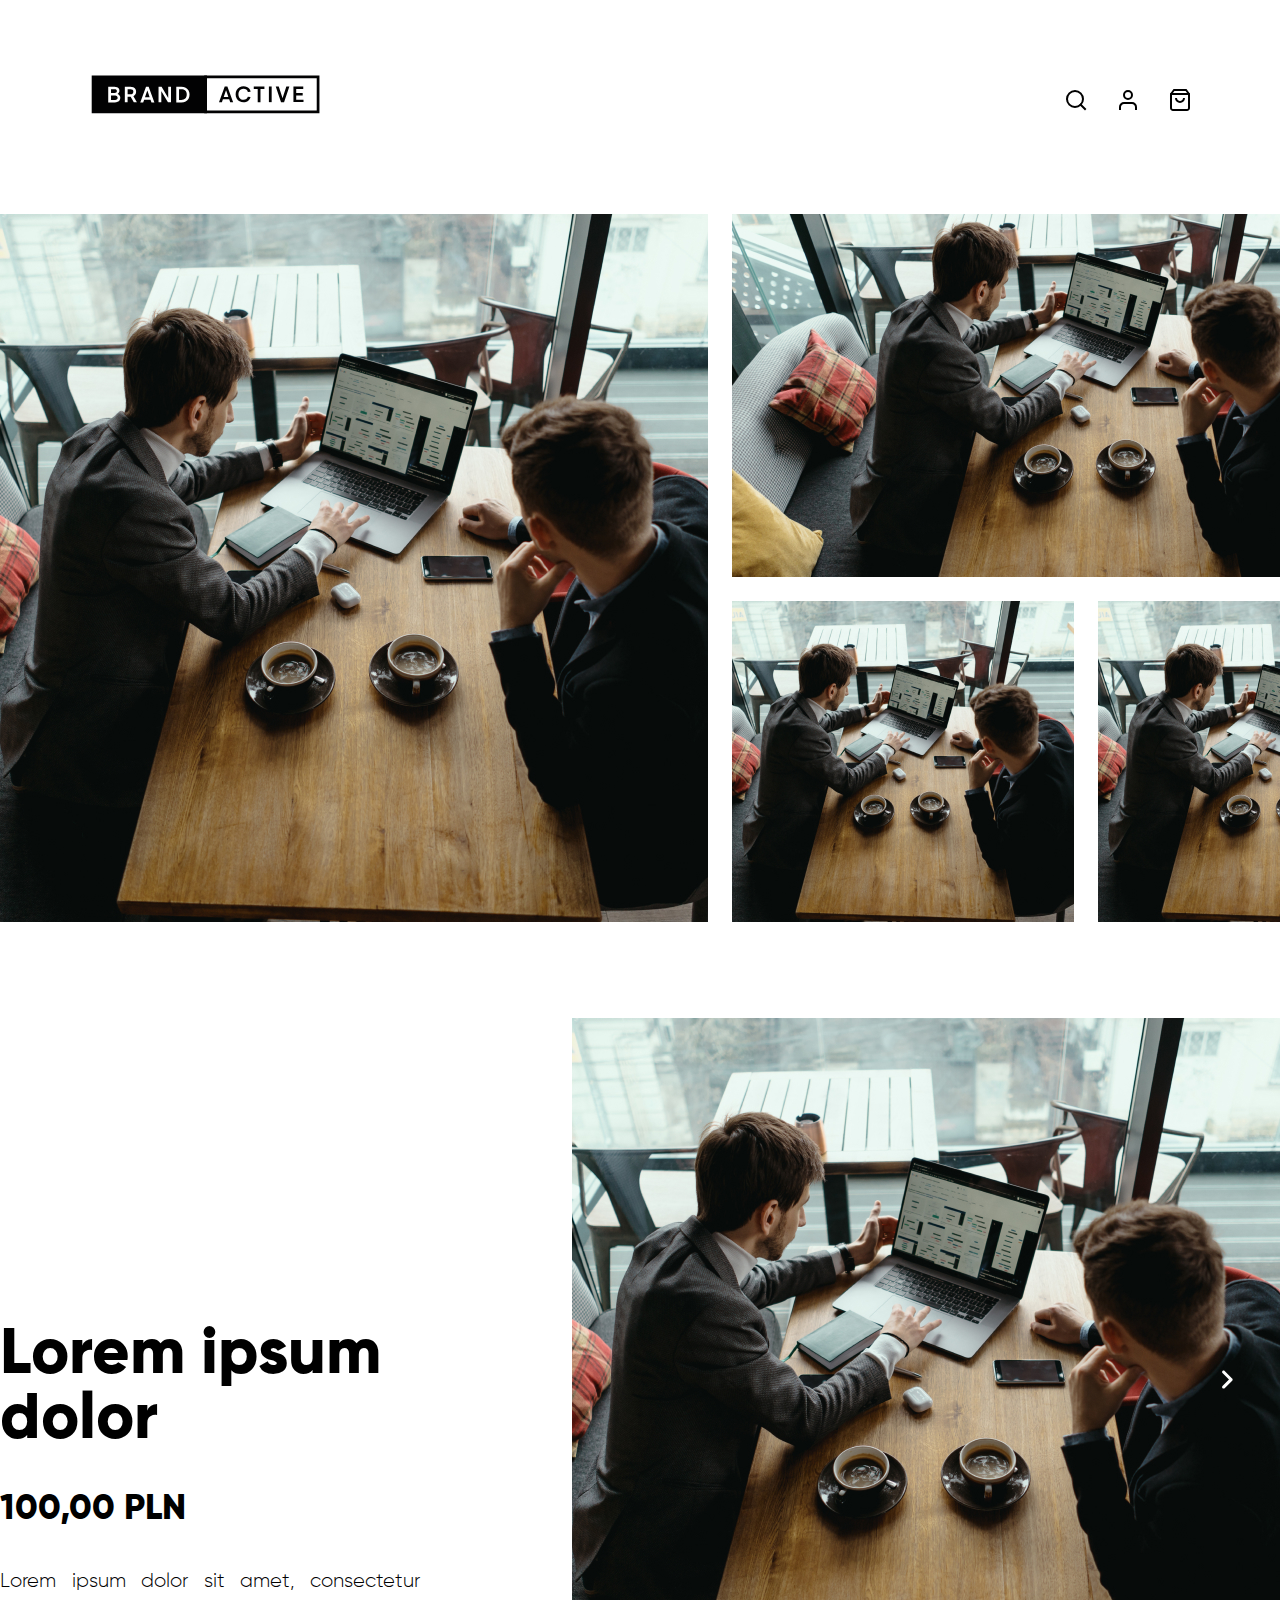
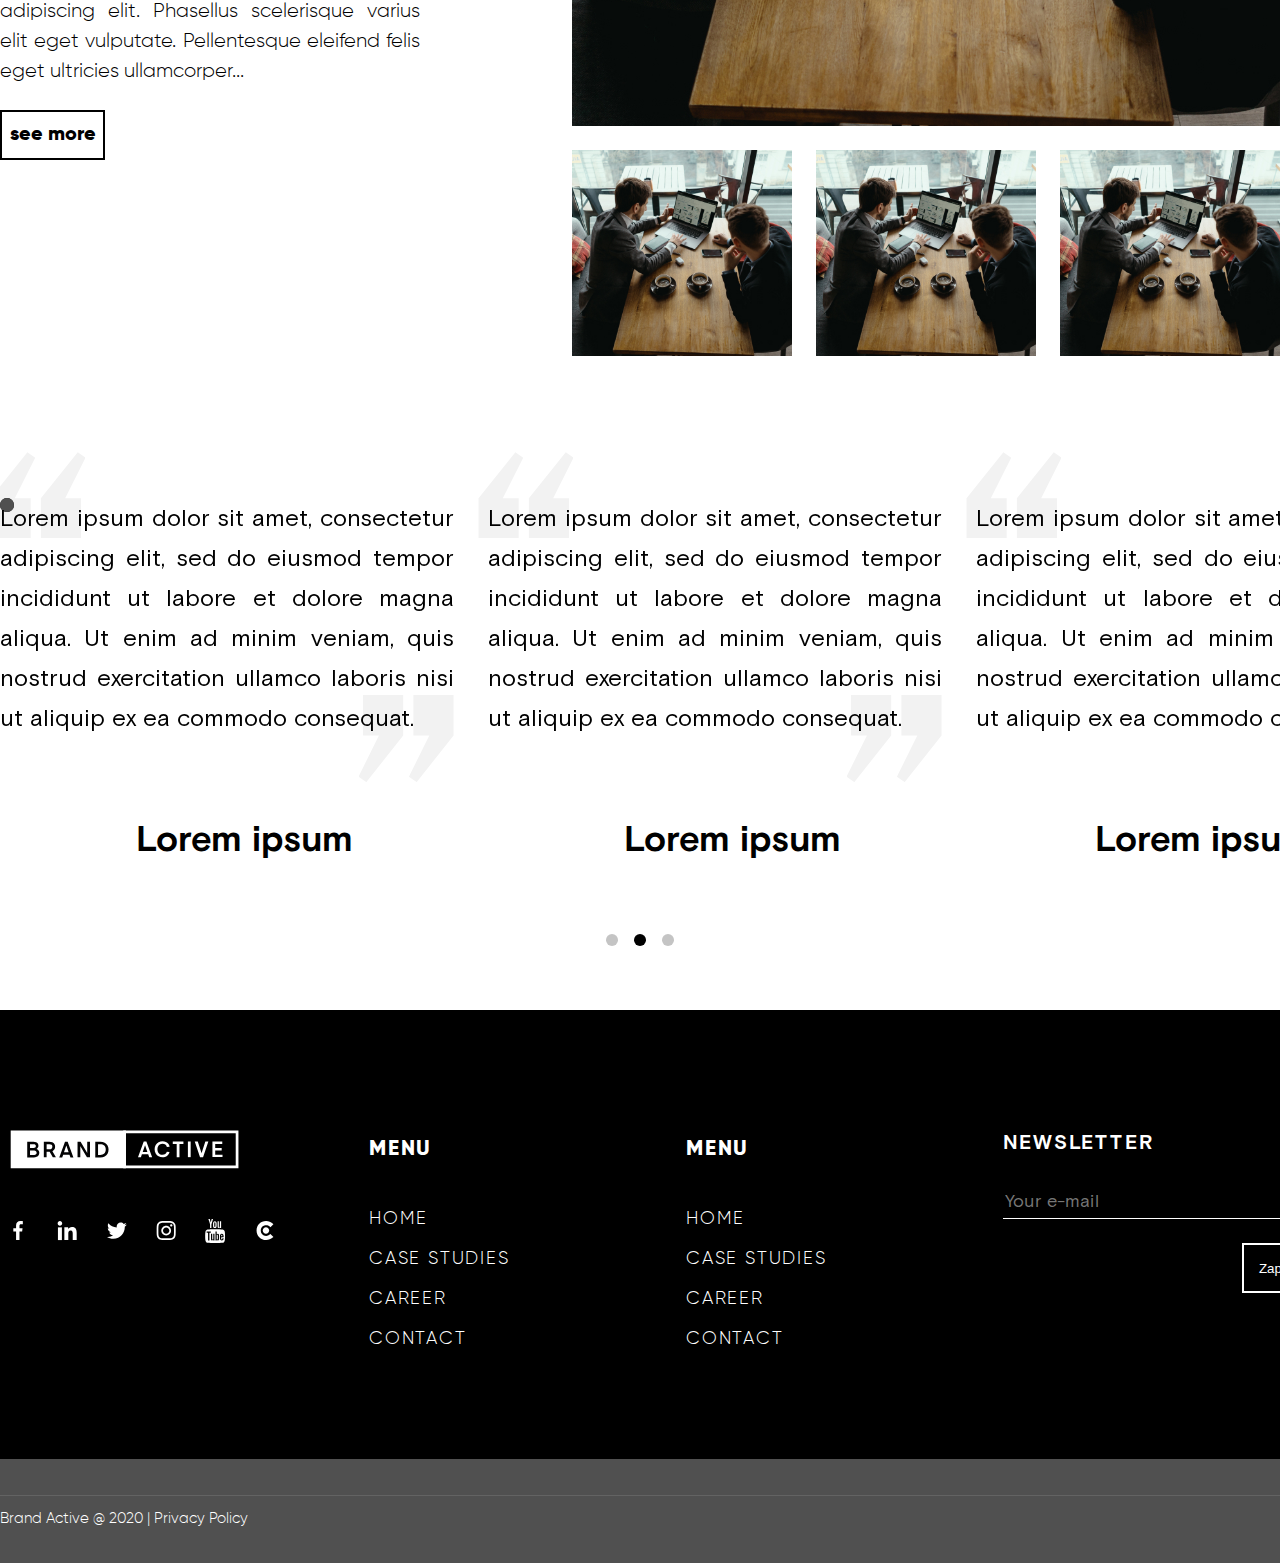
==== index.html @ fc4c8b0e ":)" ====
<!DOCTYPE html>
<html lang="en">
  <head>
    <meta charset="UTF-8" />
    <meta http-equiv="X-UA-Compatible" content="IE=edge" />
    <meta name="viewport" content="width=device-width, initial-scale=1.0" />

    <title>Brand Active</title>

    <link rel="stylesheet" href="./src/css/main.min.css" />
  </head>
  <body>
    <header class="header header--container header--flex">
      <a href="index.html">
        <svg class="svg-logo svg-logo--shake">
          svg-logo--shake
          <use href="./src/svg/symbol-defs.svg#icon-logo"></use>
        </svg>
      </a>
      <nav>
        <ul class="nav-list nav-list--flex">
          <li
            class="
              nav-list__item nav-list__item--center-flex
              transition transition__list
            "
          >
            <!-- <a href="#"> -->
            <svg class="svg-loupe transition transition__svg">
              <use href="./src/svg/symbol-defs.svg#icon-loupe"></use>
            </svg>
            <!-- </a> -->
          </li>
          <li
            class="
              nav-list__item nav-list__item--center-flex
              transition transition__list
            "
          >
            <!-- <a href="#"> -->
            <svg class="svg-human transition transition__svg">
              <use href="./src/svg/symbol-defs.svg#icon-human"></use>
            </svg>
            <!-- </a> -->
          </li>
          <li
            class="
              nav-list__item nav-list__item--center-flex
              transition transition__list
            "
          >
            <!-- <a href="#"> -->
            <svg class="svg-bag transition transition__svg">
              <use href="./src/svg/symbol-defs.svg#icon-bag"></use>
            </svg>
            <!-- </a> -->
          </li>
        </ul>
      </nav>
    </header>

    <main class="container container--margin-t">
      <section class="gallery">
        <ul class="gallery-list">
          <li>
            <img
              class="img img--margin-r"
              src="./src/images/main-meeting.jpg"
              alt="Business meeting with coffee"
            />
          </li>
          <li>
            <ul class="gallery-list gallery-list--row">
              <li>
                <img
                  src="./src/images/meeting.jpg"
                  alt="Business meeting with coffee"
                />
              </li>
              <li>
                <ul class="gallery-list gallery-list--row">
                  <li>
                    <img
                      class="img img--margin-t"
                      src="./src/images/small-meeting.jpg"
                      alt="Business meeting with coffee"
                    />
                  </li>
                  <li>
                    <img
                      class="img img--margin-t img--margin-l"
                      src="./src/images/small-meeting.jpg"
                      alt="Business meeting with coffee"
                    />
                  </li>
                </ul>
              </li>
            </ul>
          </li>
        </ul>
      </section>

      <section class="product product--margin-t">
        <ul class="products-list">
          <li
            class="
              products-list__item
              products-list__item--margin-r
              products-list__item--margin-t
            "
          >
            <h1 class="product__title">Lorem ipsum dolor</h1>
            <p class="product__price product__price--margin-t">100,00 PLN</p>
            <p class="product__description product__description--margin-t">
              Lorem ipsum dolor sit amet, consectetur adipiscing elit. Phasellus
              scelerisque varius elit eget vulputate. Pellentesque eleifend
              felis eget ultricies ullamcorper...
            </p>
            <button
              class="btn btn--margin-t transition transition__btn"
              type="button"
            >
              <span class="btn__text transition transition__text"
                >see more</span
              >
            </button>
          </li>
          <li>
            <ul>
              <li class="wrapper">
                <div
                  class="
                    wrapper--flex wrapper--size-circle
                    transition transition__list
                  "
                >
                  <svg class="svg-vector transition transition__svg">
                    <use href="./src/svg/symbol-defs.svg#icon-vector"></use>
                  </svg>
                </div>
                <img
                  class="img"
                  src="./src/images/main-meeting.jpg"
                  alt="Business meeting with coffee"
                />
              </li>
              <li>
                <ul class="products-list">
                  <li>
                    <img
                      class="img img--small-size img--margin-t img--margin-r"
                      src="./src/images/small-meeting.jpg"
                      alt="Business meeting with coffee"
                    />
                  </li>
                  <li>
                    <img
                      class="img img--small-size img--margin-t img--margin-r"
                      src="./src/images/small-meeting.jpg"
                      alt="Business meeting with coffee"
                    />
                  </li>
                  <li>
                    <img
                      class="img img--small-size img--margin-t"
                      src="./src/images/small-meeting.jpg"
                      alt="Business meeting with coffee"
                    />
                  </li>
                </ul>
              </li>
            </ul>
          </li>
        </ul>
      </section>

      <section class="about about--margin-t">
        <ul class="about-list">
          <li>
            <div class="loading-box">
              <div class="loading-circle">
                <div></div>
                <div></div>
              </div>
            </div>
          </li>
          <li>
            <p class="about__description about__description--margin-r">
              Lorem ipsum dolor sit amet, consectetur adipiscing elit, sed do
              eiusmod tempor incididunt ut labore et dolore magna aliqua. Ut
              enim ad minim veniam, quis nostrud exercitation ullamco laboris
              nisi ut aliquip ex ea commodo consequat.
            </p>
            <h2 class="about__title about__title--margin-t">Lorem ipsum</h2>
          </li>
          <li>
            <p class="about__description about__description--margin-r">
              Lorem ipsum dolor sit amet, consectetur adipiscing elit, sed do
              eiusmod tempor incididunt ut labore et dolore magna aliqua. Ut
              enim ad minim veniam, quis nostrud exercitation ullamco laboris
              nisi ut aliquip ex ea commodo consequat.
            </p>
            <h2 class="about__title about__title--margin-t">Lorem ipsum</h2>
          </li>
          <li>
            <p class="about__description">
              Lorem ipsum dolor sit amet, consectetur adipiscing elit, sed do
              eiusmod tempor incididunt ut labore et dolore magna aliqua. Ut
              enim ad minim veniam, quis nostrud exercitation ullamco laboris
              nisi ut aliquip ex ea commodo consequat.
            </p>
            <h2 class="about__title about__title--margin-t">Lorem ipsum</h2>
          </li>
        </ul>
        <div class="slider__nav">
          <button
            class="
              slider__indicator slider__indicator--margin-r
              transition transition__btn
            "
          ></button
          ><button
            class="
              slider__indicator slider__indicator--margin-r
              transition transition__btn
            "
          ></button
          ><button
            class="slider__indicator transition transition__btn"
          ></button>
        </div>
      </section>
    </main>

    <footer class="footer footer--bgc-dark">
      <section class="container">
        <ul class="footer-list">
          <li class="footer-list__item footer-list__item--margin-r">
            <a href="#">
              <svg class="svg-logo svg-logo--shake svg-logo--dark-theme">
                <use href="./src/svg/symbol-defs.svg#icon-logo-dark"></use>
              </svg>
            </a>
            <ul class="social-list social-list--maring-t">
              <li class="social-list__item transition transition__list">
                <svg class="svg-social transition transition__svg">
                  <use href="./src/svg/symbol-defs.svg#icon-social-fb"></use>
                </svg>
              </li>
              <li class="social-list__item transition transition__list">
                <svg class="svg-social transition transition__svg">
                  <use
                    href="./src/svg/symbol-defs.svg#icon-social-linkedin"
                  ></use>
                </svg>
              </li>
              <li class="social-list__item transition transition__list">
                <svg class="svg-social transition transition__svg">
                  <use
                    href="./src/svg/symbol-defs.svg#icon-social-twitter"
                  ></use>
                </svg>
              </li>
              <li class="social-list__item transition transition__list">
                <svg class="svg-social transition transition__svg">
                  <use
                    href="./src/svg/symbol-defs.svg#icon-social-instagram"
                  ></use>
                </svg>
              </li>
              <li class="social-list__item transition transition__list">
                <svg
                  class="
                    svg-social svg-social--big-size
                    transition transition__svg
                  "
                >
                  <use href="./src/svg/symbol-defs.svg#icon-social-yt"></use>
                </svg>
              </li>
              <li class="social-list__item transition transition__list">
                <svg class="svg-social transition transition__svg">
                  <use href="./src/svg/symbol-defs.svg#icon-social-C"></use>
                </svg>
              </li>
            </ul>
          </li>
          <li class="footer-list__item">
            <ul class="menu-list">
              <li class="menu-list__item menu-list__item--margin-b">
                <a href="#"><h3 class="menut-list__title">MENU</h3></a>
              </li>
              <li class="menu-list__item">
                <a href="#"><span>HOME</span></a>
              </li>
              <li class="menu-list__item">
                <a href="#"><span>CASE STUDIES</span></a>
              </li>
              <li class="menu-list__item">
                <a href="#"><span>CAREER</span></a>
              </li>
              <li class="menu-list__item">
                <a href="#"><span>CONTACT</span></a>
              </li>
            </ul>
          </li>
          <li class="footer-list__item">
            <ul class="menu-list">
              <li class="menu-list__item menu-list__item--margin-b">
                <a href="#"><h3 class="menut-list__title">MENU</h3></a>
              </li>
              <li class="menu-list__item">
                <a href="#"><span>HOME</span></a>
              </li>
              <li class="menu-list__item">
                <a href="#"><span>CASE STUDIES</span></a>
              </li>
              <li class="menu-list__item">
                <a href="#"><span>CAREER</span></a>
              </li>
              <li class="menu-list__item">
                <a href="#"><span>CONTACT</span></a>
              </li>
            </ul>
          </li>
          <li class="footer-list__item">
            <form
              class="form"
              action="./"
              name="signup_form"
              autocomplete="on"
              novalidate
            >
              <label class="form__label" for="email">NEWSLETTER</label>
              <input
                class="form__email form__email--margin-t"
                type="email"
                name="email"
                placeholder="Your e-mail"
                autocorrect="off"
                autocomplete="off"
                type="text"
              />
              <button
                class="
                  btn btn--dark-theme btn--margin-t-footer btn--align-end
                  transition transition__btn
                "
                type="submit"
              >
                Zapisuję się
              </button>
            </form>
          </li>
        </ul>
      </section>

      <section class="footer footer--bgc-grey footer--mrg">
        <div class="container">
          <div class="copyright">
            <p class="copyright__text">
              <svg class="svg-line">
                <line x1="0" y1="0" x2="1440" y2="0" fill="#fff" />
              </svg>
              Brand Active @ 2020 | Privacy Policy
            </p>
          </div>
        </div>
      </section>
    </footer>

    <script src="./src/js/script.js" type="module"></script>
    <script src="./src/js/lightbox.js" type="module"></script>
    <script src="./src/js/slider.js" type="module"></script>
  </body>
</html>
---- src/css/main.min.css ----
@font-face{font-family:"Gilroy";src:url("./../../src/fonts/Gilroy/Gilroy-Light.ttf");font-style:normal;font-weight:300}@font-face{font-family:"Gilroy";src:url("./../../src/fonts/Gilroy/Gilroy-ExtraBold.ttf");font-style:normal;font-weight:800}@font-face{font-family:"Basis Grotesque Pro";src:url("./../../src/fonts/BasisGrotesquePro/BasisGrotesquePro-Regular.ttf");font-style:normal;font-weight:400}@font-face{font-family:"Basis Grotesque Pro";src:url("./../../src/fonts/BasisGrotesquePro/BasisGrotesquePro-Bold.ttf");font-style:normal;font-weight:700}@-webkit-keyframes shake{10%,90%{-webkit-transform:translate3d(-1px, 0, 0);transform:translate3d(-1px, 0, 0)}20%,80%{-webkit-transform:translate3d(2px, 0, 0);transform:translate3d(2px, 0, 0)}30%,50%,70%{-webkit-transform:translate3d(-4px, 0, 0);transform:translate3d(-4px, 0, 0)}40%,60%{-webkit-transform:translate3d(4px, 0, 0);transform:translate3d(4px, 0, 0)}}@keyframes shake{10%,90%{-webkit-transform:translate3d(-1px, 0, 0);transform:translate3d(-1px, 0, 0)}20%,80%{-webkit-transform:translate3d(2px, 0, 0);transform:translate3d(2px, 0, 0)}30%,50%,70%{-webkit-transform:translate3d(-4px, 0, 0);transform:translate3d(-4px, 0, 0)}40%,60%{-webkit-transform:translate3d(4px, 0, 0);transform:translate3d(4px, 0, 0)}}.transition{-webkit-transition-duration:350ms;transition-duration:350ms;-webkit-transition-timing-function:ease-in-out;transition-timing-function:ease-in-out}.transition__svg{-webkit-transition-property:fill, stroke;transition-property:fill, stroke}.transition__list,.transition__btn{-webkit-transition-property:background-color;transition-property:background-color}.transition__text{-webkit-transition-property:color;transition-property:color}.svg-logo--shake:hover{-webkit-animation:shake 0.82s ease-in-out both;animation:shake 0.82s ease-in-out both;-webkit-transform:translate3d(0, 0, 0);transform:translate3d(0, 0, 0);-webkit-backface-visibility:hidden;backface-visibility:hidden;-webkit-perspective:1000px;perspective:1000px}.img--margin-t{margin-top:24px}.img--margin-r{margin-right:24px}.img--margin-l{margin-left:24px}.img--small-size{width:220px}@font-face{font-family:"Gilroy";src:url("./../../src/fonts/Gilroy/Gilroy-Light.ttf");font-style:normal;font-weight:300}@font-face{font-family:"Gilroy";src:url("./../../src/fonts/Gilroy/Gilroy-ExtraBold.ttf");font-style:normal;font-weight:800}@font-face{font-family:"Basis Grotesque Pro";src:url("./../../src/fonts/BasisGrotesquePro/BasisGrotesquePro-Regular.ttf");font-style:normal;font-weight:400}@font-face{font-family:"Basis Grotesque Pro";src:url("./../../src/fonts/BasisGrotesquePro/BasisGrotesquePro-Bold.ttf");font-style:normal;font-weight:700}.btn{width:105px;height:50px;border:2px solid #000;-webkit-box-sizing:border-box;box-sizing:border-box;background-color:transparent;cursor:pointer}.btn:hover,.btn:focus{background-color:#777}.btn__text{font-family:"Gilroy",sans-serif;font-style:normal;font-weight:800;font-size:20px;line-height:30px;text-align:justify;-webkit-box-sizing:border-box;box-sizing:border-box;color:#000}.btn:hover .btn__text,.btn:focus .btn__text{color:#fff}.btn--dark-theme{border:2px solid #fff;color:#fff}.btn--dark-theme:hover,.btn--dark-theme:focus{background-color:#777}.btn--margin-t{margin-top:24px}.btn--margin-t-footer{margin-top:24px}.btn--align-end{-ms-flex-item-align:end;align-self:flex-end}@font-face{font-family:"Gilroy";src:url("./../../src/fonts/Gilroy/Gilroy-Light.ttf");font-style:normal;font-weight:300}@font-face{font-family:"Gilroy";src:url("./../../src/fonts/Gilroy/Gilroy-ExtraBold.ttf");font-style:normal;font-weight:800}@font-face{font-family:"Basis Grotesque Pro";src:url("./../../src/fonts/BasisGrotesquePro/BasisGrotesquePro-Regular.ttf");font-style:normal;font-weight:400}@font-face{font-family:"Basis Grotesque Pro";src:url("./../../src/fonts/BasisGrotesquePro/BasisGrotesquePro-Bold.ttf");font-style:normal;font-weight:700}.svg,.svg-human,.svg-bag,.svg-loupe{width:24px;height:24px;fill:#fff;stroke:#000}.svg-logo{width:248.9px;height:38.89px;margin-top:75px;margin-left:81px}.svg-logo--dark-theme{margin-top:0;margin-left:0}.nav-list__item:hover .svg-human,.nav-list__item:focus .svg-human,.nav-list__item:hover .svg-bag,.nav-list__item:focus .svg-bag,.nav-list__item:hover .svg-loupe,.nav-list__item:focus .svg-loupe{cursor:pointer;fill:rgba(0,0,0,0.164);stroke:#fff}.svg-social{fill:#fff;width:20px;height:20px}.svg-social--big-size{width:20.67px;height:25px}.social-list__item:hover .svg-social,.social-list__item:focus .svg-social{cursor:pointer;fill:#010101}.svg-line{position:absolute;width:1440px;height:2px;stroke:#777;top:36px}.svg-vector{width:11.22px;height:19.17px;fill:#fff}.wrapper--size-circle:hover .svg-vector{fill:#010101}#lightbox{position:fixed;z-index:100;top:0;width:100%;height:100%;background-color:rgba(0,0,0,0.219);display:none}#lightbox.show{display:-webkit-box;display:-ms-flexbox;display:flex;-webkit-box-pack:center;-ms-flex-pack:center;justify-content:center;-webkit-box-align:center;-ms-flex-align:center;align-items:center}.big-img{-webkit-box-shadow:10px 12px 36px 2px rgba(0,0,0,0.692);box-shadow:10px 12px 36px 2px rgba(0,0,0,0.692)}.close{display:inline-block;background:url("./../../src/images/close.png") top center no-repeat;background-size:contain;-webkit-filter:blur(0.6px);filter:blur(0.6px);position:absolute;top:10px;right:10px;width:20px;height:20px;z-index:10000000}.close:hover{-webkit-filter:blur(0px);filter:blur(0px);cursor:pointer}body{margin:0;padding:0}h1,h2,h3,h4,h5,h6{margin:0}ul,ol{margin:0;padding:0}p{padding:0;margin:0}li{list-style:none}a{text-decoration:none;color:inherit}img{display:block;cursor:pointer}@font-face{font-family:"Gilroy";src:url("./../../src/fonts/Gilroy/Gilroy-Light.ttf");font-style:normal;font-weight:300}@font-face{font-family:"Gilroy";src:url("./../../src/fonts/Gilroy/Gilroy-ExtraBold.ttf");font-style:normal;font-weight:800}@font-face{font-family:"Basis Grotesque Pro";src:url("./../../src/fonts/BasisGrotesquePro/BasisGrotesquePro-Regular.ttf");font-style:normal;font-weight:400}@font-face{font-family:"Basis Grotesque Pro";src:url("./../../src/fonts/BasisGrotesquePro/BasisGrotesquePro-Bold.ttf");font-style:normal;font-weight:700}.container{max-width:1440px;margin:0 auto}.container--margin-t{margin-top:96px}.wrapper{position:relative}.wrapper--flex{display:-webkit-box;display:-ms-flexbox;display:flex;-webkit-box-pack:center;-ms-flex-pack:center;justify-content:center;-webkit-box-align:center;-ms-flex-align:center;align-items:center}.wrapper--size-circle{position:absolute;right:34.73px;top:344.39px;width:35px;height:35px;border-radius:50%}.wrapper--size-circle:hover,.wrapper--size-circle:focus{cursor:pointer;background-color:#fff}@font-face{font-family:"Gilroy";src:url("./../../src/fonts/Gilroy/Gilroy-Light.ttf");font-style:normal;font-weight:300}@font-face{font-family:"Gilroy";src:url("./../../src/fonts/Gilroy/Gilroy-ExtraBold.ttf");font-style:normal;font-weight:800}@font-face{font-family:"Basis Grotesque Pro";src:url("./../../src/fonts/BasisGrotesquePro/BasisGrotesquePro-Regular.ttf");font-style:normal;font-weight:400}@font-face{font-family:"Basis Grotesque Pro";src:url("./../../src/fonts/BasisGrotesquePro/BasisGrotesquePro-Bold.ttf");font-style:normal;font-weight:700}.loading-circle{width:100%;height:100%;-webkit-box-sizing:content-box;box-sizing:content-box;position:relative;-webkit-transform:translateZ(0) scale(1);transform:translateZ(0) scale(1);-webkit-transform-origin:0 0;transform-origin:0 0}.loading-circle div{position:absolute;border-width:7.6px;border-style:solid;opacity:1;border-radius:50%;-webkit-animation:loading-circle 1s cubic-bezier(0, 0.2, 0.8, 1) infinite;animation:loading-circle 1s cubic-bezier(0, 0.2, 0.8, 1) infinite}.loading-circle div:first-child{border-color:#020203;-webkit-animation-delay:0s;animation-delay:0s}.loading-circle div:last-child{border-color:#505050;-webkit-animation-delay:-0.5s;animation-delay:-0.5s}@-webkit-keyframes loading-circle{0%{top:68.4px;left:68.4px;width:0;height:0;opacity:1}100%{top:-2.2800000000000002px;left:-2.2800000000000002px;width:141.36px;height:141.36px;opacity:0}}@keyframes loading-circle{0%{top:68.4px;left:68.4px;width:0;height:0;opacity:1}100%{top:-2.2800000000000002px;left:-2.2800000000000002px;width:141.36px;height:141.36px;opacity:0}}@font-face{font-family:"Gilroy";src:url("./../../src/fonts/Gilroy/Gilroy-Light.ttf");font-style:normal;font-weight:300}@font-face{font-family:"Gilroy";src:url("./../../src/fonts/Gilroy/Gilroy-ExtraBold.ttf");font-style:normal;font-weight:800}@font-face{font-family:"Basis Grotesque Pro";src:url("./../../src/fonts/BasisGrotesquePro/BasisGrotesquePro-Regular.ttf");font-style:normal;font-weight:400}@font-face{font-family:"Basis Grotesque Pro";src:url("./../../src/fonts/BasisGrotesquePro/BasisGrotesquePro-Bold.ttf");font-style:normal;font-weight:700}.flex-row,.header--flex,.nav-list--flex{display:-webkit-box;display:-ms-flexbox;display:flex;-webkit-box-pack:justify;-ms-flex-pack:justify;justify-content:space-between;-webkit-box-orient:horizontal;-webkit-box-direction:normal;-ms-flex-direction:row;flex-direction:row}.header--container{max-width:1920px;margin:0 auto;-webkit-box-sizing:border-box;box-sizing:border-box}.nav-list__item{width:35px;height:35px;margin-top:82px;margin-right:17px}.nav-list__item:last-child{margin-right:83px}.nav-list__item--center-flex{display:-webkit-box;display:-ms-flexbox;display:flex;-webkit-box-align:center;-ms-flex-align:center;align-items:center;-webkit-box-pack:center;-ms-flex-pack:center;justify-content:center;border-radius:50%}.nav-list__item:hover,.nav-list__item:focus{background-color:#000}.gallery-list{display:-webkit-box;display:-ms-flexbox;display:flex;-webkit-box-pack:justify;-ms-flex-pack:justify;justify-content:space-between}.gallery-list--row{-webkit-box-orient:horizontal;-webkit-box-direction:normal;-ms-flex-direction:row;flex-direction:row;-ms-flex-wrap:wrap;flex-wrap:wrap}.product--margin-t{margin-top:96px}.product__title{font-family:"Gilroy",sans-serif;font-style:normal;font-weight:800;font-size:65px;line-height:65px;color:#000}.product__price{font-family:"Gilroy",sans-serif;font-style:normal;font-weight:800;font-size:36px;line-height:65px;color:#000}.product__price--margin-t{margin-top:24px}.product__description{font-family:"Gilroy",sans-serif;font-style:normal;font-weight:300;font-size:20px;line-height:30px;text-align:justify;color:#000}.product__description--margin-t{margin-top:24px}.products-list{display:-webkit-box;display:-ms-flexbox;display:flex}.products-list__item{width:580px}.products-list__item--margin-r{margin-right:152px}.products-list__item--margin-t{margin-top:305px}@font-face{font-family:"Gilroy";src:url("./../../src/fonts/Gilroy/Gilroy-Light.ttf");font-style:normal;font-weight:300}@font-face{font-family:"Gilroy";src:url("./../../src/fonts/Gilroy/Gilroy-ExtraBold.ttf");font-style:normal;font-weight:800}@font-face{font-family:"Basis Grotesque Pro";src:url("./../../src/fonts/BasisGrotesquePro/BasisGrotesquePro-Regular.ttf");font-style:normal;font-weight:400}@font-face{font-family:"Basis Grotesque Pro";src:url("./../../src/fonts/BasisGrotesquePro/BasisGrotesquePro-Bold.ttf");font-style:normal;font-weight:700}.about--margin-t{margin-top:142.1px}.about__description{position:relative;width:454px;height:240px;font-family:"Basis Grotesque Pro",sans-serif;font-style:normal;font-weight:normal;font-size:24px;line-height:40px;text-align:justify;color:#000}.about__description--margin-r{margin-right:34.1px}.about__description::before{content:"";display:inline-block;background:url("./../../src/svg/quote.svg") top center no-repeat;position:absolute;top:-46.1px;left:-10px;z-index:-1;-webkit-transform:rotate(180deg);transform:rotate(180deg);width:95.1px;height:86.4px}.about__description::after{content:"";display:inline-block;background:url("./../../src/svg/quote.svg") top center no-repeat;position:absolute;bottom:-43.4px;right:0;z-index:-1;width:95.1px;height:86.4px}.about__title{font-family:"Basis Grotesque Pro",sans-serif;font-style:normal;font-weight:700;font-size:36px;line-height:65px;text-align:center;color:#000}.about__title--margin-t{margin-top:67.4px}.about-list{display:-webkit-box;display:-ms-flexbox;display:flex}.slider__nav{display:-webkit-box;display:-ms-flexbox;display:flex;-webkit-box-align:center;-ms-flex-align:center;align-items:center;-webkit-box-pack:center;-ms-flex-pack:center;justify-content:center;margin-top:63.5px;margin-bottom:64px}.slider__indicator{width:12px;height:12px;border-radius:50%;border:none;background-color:#c4c4c4;cursor:pointer}.slider__indicator:hover,.slider__indicator:focus{background-color:#020203}.slider__indicator--margin-r{margin-right:16px}.slider .curent{background-color:#000}@font-face{font-family:"Gilroy";src:url("./../../src/fonts/Gilroy/Gilroy-Light.ttf");font-style:normal;font-weight:300}@font-face{font-family:"Gilroy";src:url("./../../src/fonts/Gilroy/Gilroy-ExtraBold.ttf");font-style:normal;font-weight:800}@font-face{font-family:"Basis Grotesque Pro";src:url("./../../src/fonts/BasisGrotesquePro/BasisGrotesquePro-Regular.ttf");font-style:normal;font-weight:400}@font-face{font-family:"Basis Grotesque Pro";src:url("./../../src/fonts/BasisGrotesquePro/BasisGrotesquePro-Bold.ttf");font-style:normal;font-weight:700}.footer{color:#fff}.footer--bgc-dark{background-color:#000}.footer--bgc-grey{background-color:#505050}.footer-list{display:-webkit-box;display:-ms-flexbox;display:flex;-webkit-box-pack:justify;-ms-flex-pack:justify;justify-content:space-between}.footer-list__item{margin-top:120px;margin-bottom:100px}.footer-list__item--margin-r{margin-right:86.3px}.social-list{display:-webkit-box;display:-ms-flexbox;display:flex;-webkit-box-pack:justify;-ms-flex-pack:justify;justify-content:space-between;-webkit-box-align:end;-ms-flex-align:end;align-items:flex-end;width:282.7px}.social-list--maring-t{margin-top:40.57px}.social-list__item{display:-webkit-box;display:-ms-flexbox;display:flex;-webkit-box-align:center;-ms-flex-align:center;align-items:center;-webkit-box-pack:center;-ms-flex-pack:center;justify-content:center;width:35px;height:35px;border-radius:50%}.social-list__item:hover,.social-list__item:focus{background-color:#fff}.menu-list{width:317px}.menu-list__title{font-weight:800;font-size:20px;line-height:25px;letter-spacing:0.1em}.menu-list__item{font-family:"Gilroy",sans-serif;font-style:normal;font-weight:300;font-size:18px;line-height:40px;letter-spacing:0.1em;color:#fff}.menu-list__item--margin-b{margin-bottom:29px}.menu-list__item:hover:nth-child(n+2){text-shadow:2px 5px 7px}.form{display:-webkit-box;display:-ms-flexbox;display:flex;-webkit-box-orient:vertical;-webkit-box-direction:normal;-ms-flex-direction:column;flex-direction:column}.form__label{font-family:"Basis Grotesque Pro",sans-serif;font-style:normal;font-weight:700;font-size:20px;line-height:24px;letter-spacing:0.1em;text-transform:uppercase;color:#fff}.form__email{width:340px;background-color:transparent;border-style:none;border-bottom:1px solid #fff;padding-bottom:8px;color:#777}.form__email::-webkit-input-placeholder{font-family:"Basis Grotesque Pro",sans-serif;font-style:normal;font-weight:400;font-size:18px;line-height:22px;color:#777}.form__email:-ms-input-placeholder{font-family:"Basis Grotesque Pro",sans-serif;font-style:normal;font-weight:400;font-size:18px;line-height:22px;color:#777}.form__email::-ms-input-placeholder{font-family:"Basis Grotesque Pro",sans-serif;font-style:normal;font-weight:400;font-size:18px;line-height:22px;color:#777}.form__email::placeholder{font-family:"Basis Grotesque Pro",sans-serif;font-style:normal;font-weight:400;font-size:18px;line-height:22px;color:#777}.form__email:hover,.form__email:focus,.form__email:active{outline:none}.form__email--margin-t{margin-top:40px}.copyright{position:relative;display:block;width:254px}.copyright__text{font-family:"Gilroy",sans-serif;font-style:normal;font-weight:300;font-size:15px;line-height:17px;color:#fff;-webkit-box-sizing:border-box;box-sizing:border-box;padding-top:51px;padding-bottom:36px}
/*# sourceMappingURL=main.min.css.map */
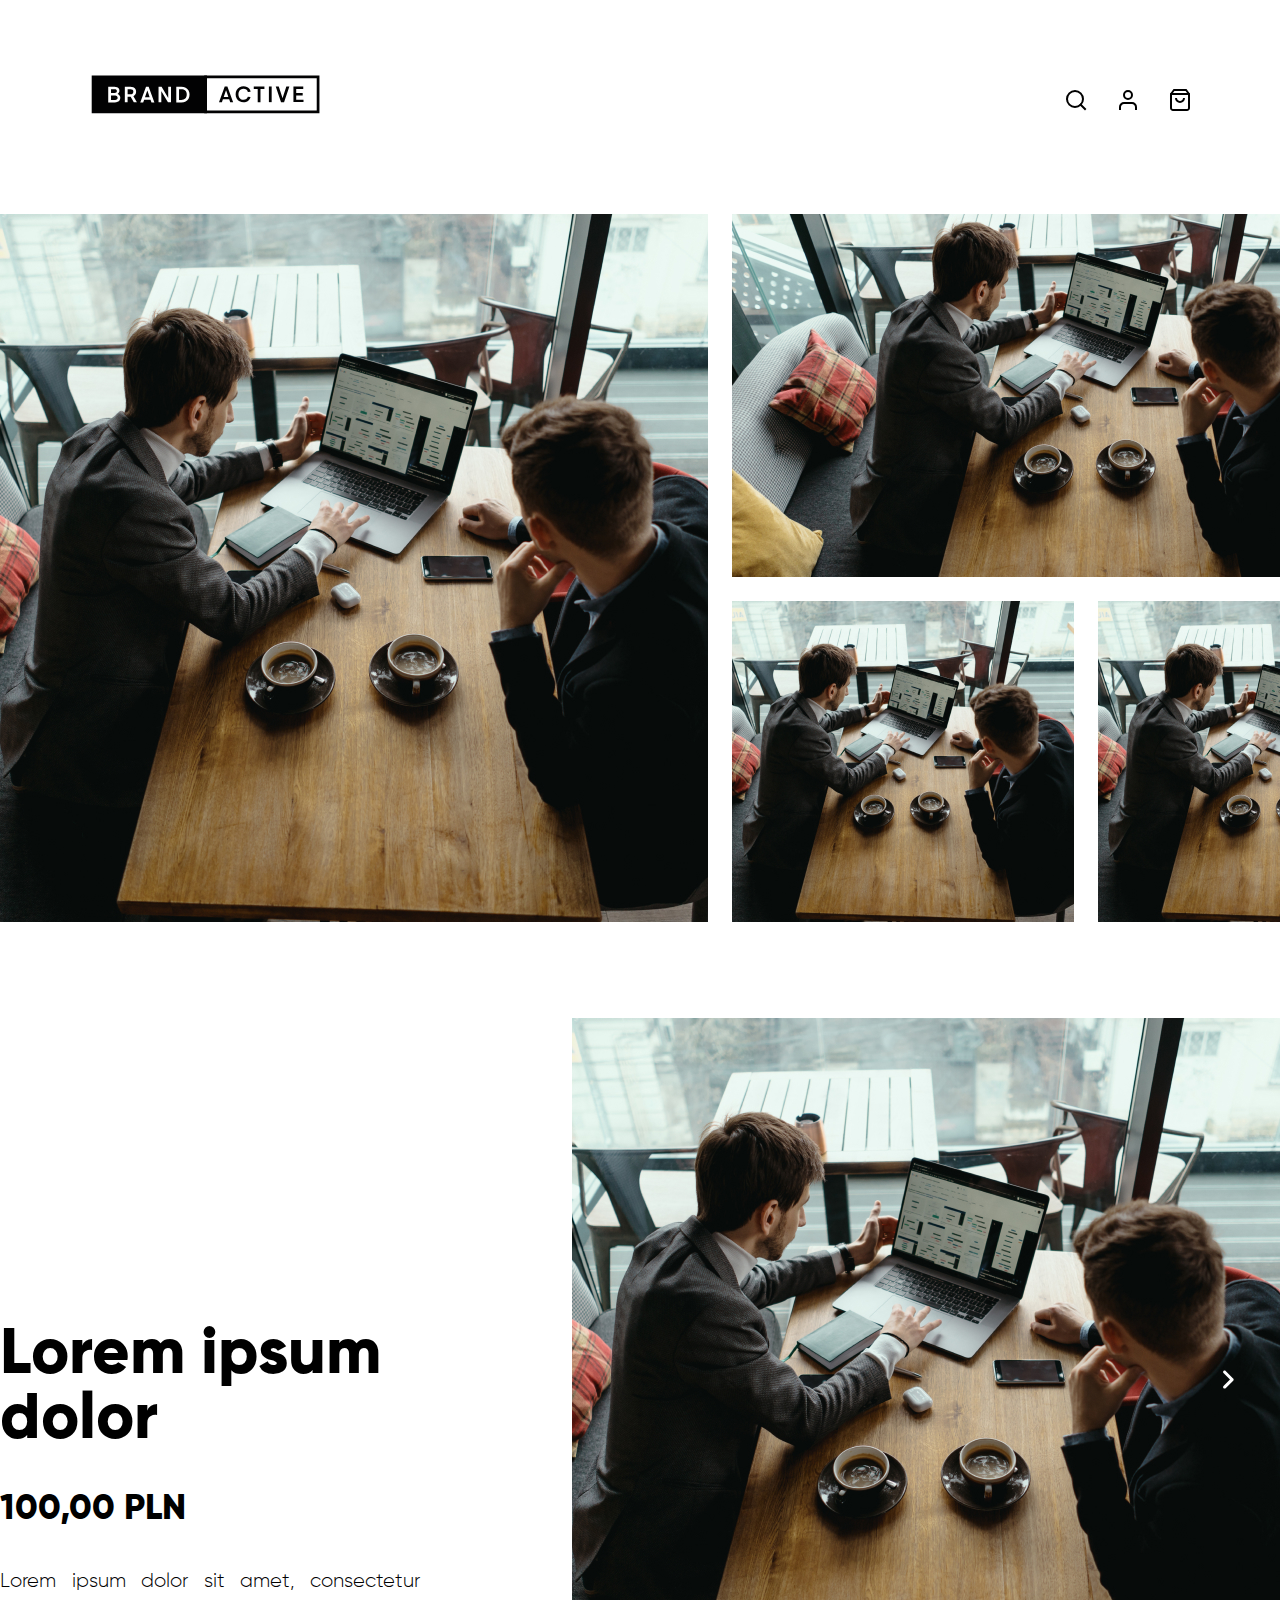
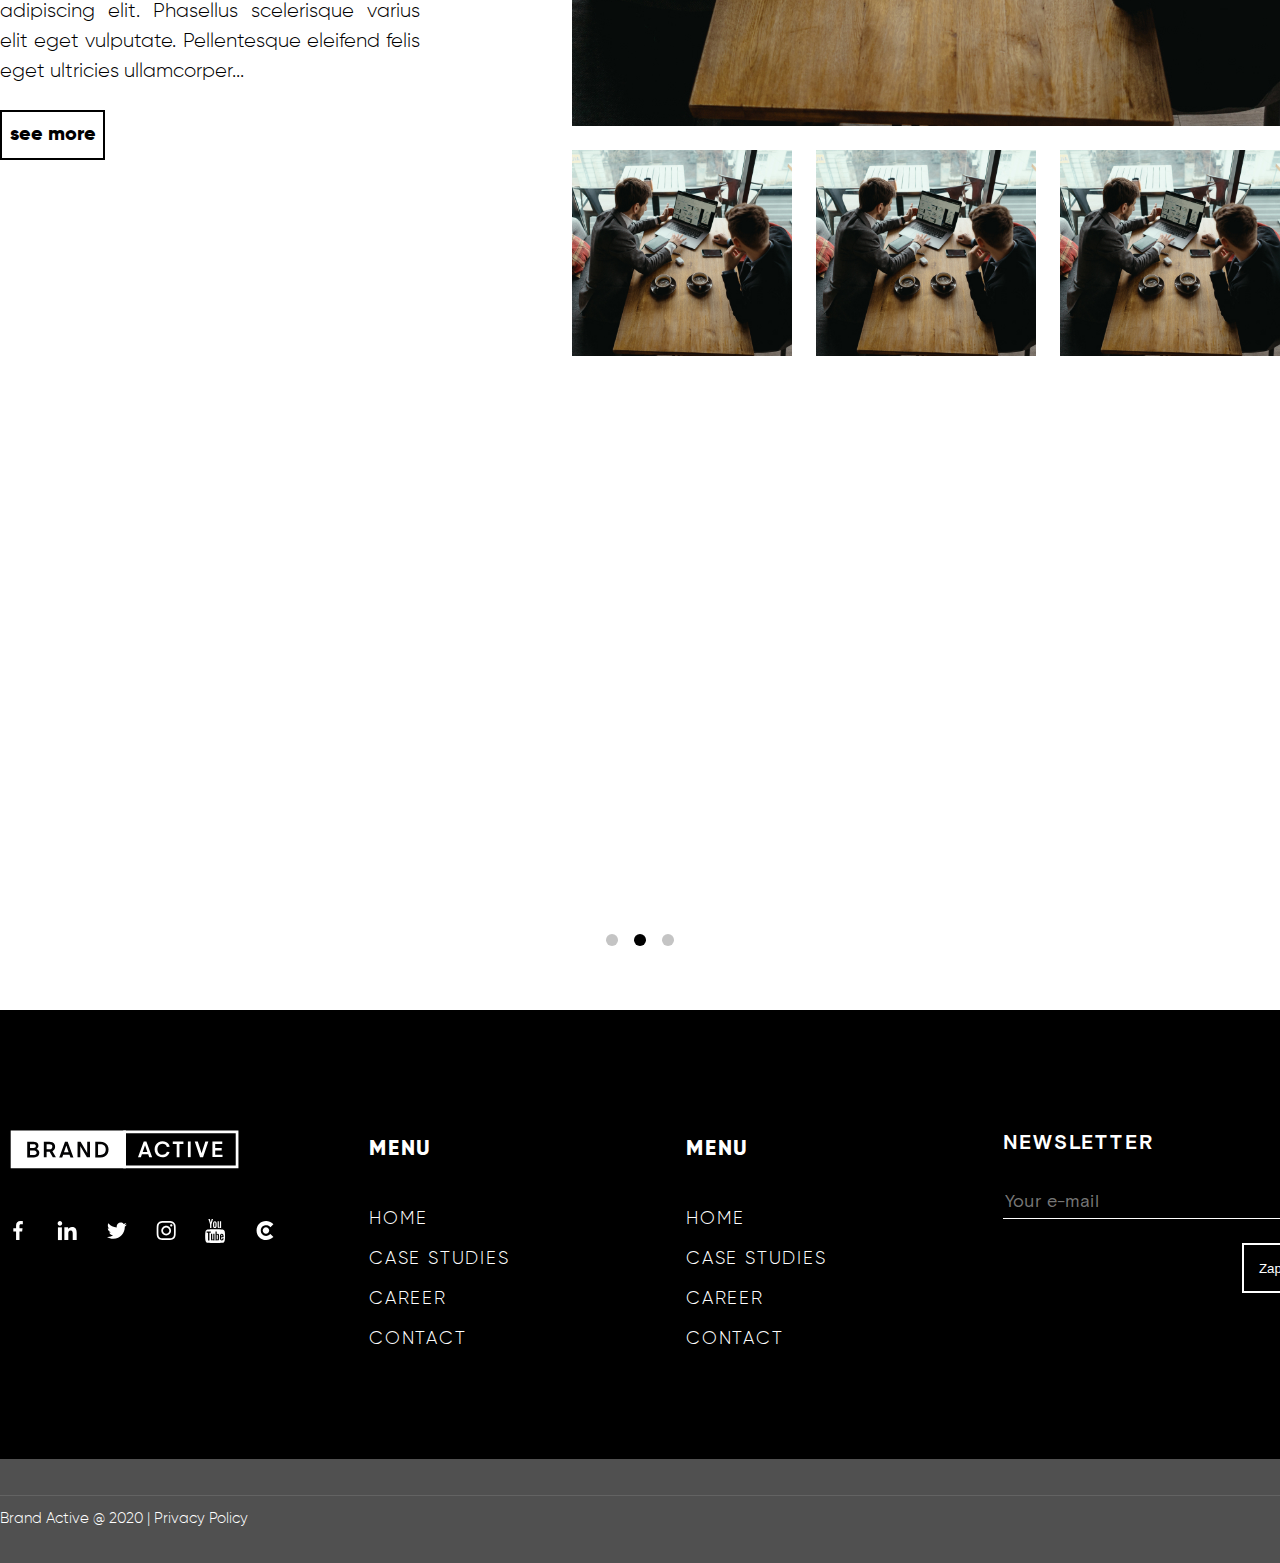
==== commit 6d79d096: ":recycle:" ====
--- a/index.html
+++ b/index.html
@@ -8,12 +8,15 @@
     <title>Brand Active</title>
 
     <link rel="stylesheet" href="./src/css/main.min.css" />
+
+    <script src="./src/js/script.js" type="module"></script>
+    <script src="./src/js/lightbox.js" type="module"></script>
+    <script src="./src/js/slider.js" type="module"></script>
   </head>
   <body>
     <header class="header header--container header--flex">
       <a href="index.html">
         <svg class="svg-logo svg-logo--shake">
-          svg-logo--shake
           <use href="./src/svg/symbol-defs.svg#icon-logo"></use>
         </svg>
       </a>
@@ -139,7 +142,7 @@
                   </svg>
                 </div>
                 <img
-                  class="img"
+                  class="img img-main"
                   src="./src/images/main-meeting.jpg"
                   alt="Business meeting with coffee"
                 />
@@ -176,12 +179,10 @@
 
       <section class="about about--margin-t">
         <ul class="about-list">
-          <li>
-            <div class="loading-box">
-              <div class="loading-circle">
-                <div></div>
-                <div></div>
-              </div>
+          <li class="about-list__loading about-list__loading--bg-transparetn">
+            <div class="loading-circle loading-circle--hide">
+              <div></div>
+              <div></div>
             </div>
           </li>
           <li>
@@ -331,15 +332,14 @@
               autocomplete="on"
               novalidate
             >
-              <label class="form__label" for="email">NEWSLETTER</label>
+              <label class="form__label" for="email"> NEWSLETTER </label>
               <input
+                id="email"
                 class="form__email form__email--margin-t"
                 type="email"
                 name="email"
                 placeholder="Your e-mail"
-                autocorrect="off"
                 autocomplete="off"
-                type="text"
               />
               <button
                 class="
@@ -368,7 +368,6 @@
         </div>
       </section>
     </footer>
-
     <script src="./src/js/script.js" type="module"></script>
     <script src="./src/js/lightbox.js" type="module"></script>
     <script src="./src/js/slider.js" type="module"></script>
--- a/src/css/main.min.css
+++ b/src/css/main.min.css
@@ -1,2 +1,2 @@
-@font-face{font-family:"Gilroy";src:url("./../../src/fonts/Gilroy/Gilroy-Light.ttf");font-style:normal;font-weight:300}@font-face{font-family:"Gilroy";src:url("./../../src/fonts/Gilroy/Gilroy-ExtraBold.ttf");font-style:normal;font-weight:800}@font-face{font-family:"Basis Grotesque Pro";src:url("./../../src/fonts/BasisGrotesquePro/BasisGrotesquePro-Regular.ttf");font-style:normal;font-weight:400}@font-face{font-family:"Basis Grotesque Pro";src:url("./../../src/fonts/BasisGrotesquePro/BasisGrotesquePro-Bold.ttf");font-style:normal;font-weight:700}@-webkit-keyframes shake{10%,90%{-webkit-transform:translate3d(-1px, 0, 0);transform:translate3d(-1px, 0, 0)}20%,80%{-webkit-transform:translate3d(2px, 0, 0);transform:translate3d(2px, 0, 0)}30%,50%,70%{-webkit-transform:translate3d(-4px, 0, 0);transform:translate3d(-4px, 0, 0)}40%,60%{-webkit-transform:translate3d(4px, 0, 0);transform:translate3d(4px, 0, 0)}}@keyframes shake{10%,90%{-webkit-transform:translate3d(-1px, 0, 0);transform:translate3d(-1px, 0, 0)}20%,80%{-webkit-transform:translate3d(2px, 0, 0);transform:translate3d(2px, 0, 0)}30%,50%,70%{-webkit-transform:translate3d(-4px, 0, 0);transform:translate3d(-4px, 0, 0)}40%,60%{-webkit-transform:translate3d(4px, 0, 0);transform:translate3d(4px, 0, 0)}}.transition{-webkit-transition-duration:350ms;transition-duration:350ms;-webkit-transition-timing-function:ease-in-out;transition-timing-function:ease-in-out}.transition__svg{-webkit-transition-property:fill, stroke;transition-property:fill, stroke}.transition__list,.transition__btn{-webkit-transition-property:background-color;transition-property:background-color}.transition__text{-webkit-transition-property:color;transition-property:color}.svg-logo--shake:hover{-webkit-animation:shake 0.82s ease-in-out both;animation:shake 0.82s ease-in-out both;-webkit-transform:translate3d(0, 0, 0);transform:translate3d(0, 0, 0);-webkit-backface-visibility:hidden;backface-visibility:hidden;-webkit-perspective:1000px;perspective:1000px}.img--margin-t{margin-top:24px}.img--margin-r{margin-right:24px}.img--margin-l{margin-left:24px}.img--small-size{width:220px}@font-face{font-family:"Gilroy";src:url("./../../src/fonts/Gilroy/Gilroy-Light.ttf");font-style:normal;font-weight:300}@font-face{font-family:"Gilroy";src:url("./../../src/fonts/Gilroy/Gilroy-ExtraBold.ttf");font-style:normal;font-weight:800}@font-face{font-family:"Basis Grotesque Pro";src:url("./../../src/fonts/BasisGrotesquePro/BasisGrotesquePro-Regular.ttf");font-style:normal;font-weight:400}@font-face{font-family:"Basis Grotesque Pro";src:url("./../../src/fonts/BasisGrotesquePro/BasisGrotesquePro-Bold.ttf");font-style:normal;font-weight:700}.btn{width:105px;height:50px;border:2px solid #000;-webkit-box-sizing:border-box;box-sizing:border-box;background-color:transparent;cursor:pointer}.btn:hover,.btn:focus{background-color:#777}.btn__text{font-family:"Gilroy",sans-serif;font-style:normal;font-weight:800;font-size:20px;line-height:30px;text-align:justify;-webkit-box-sizing:border-box;box-sizing:border-box;color:#000}.btn:hover .btn__text,.btn:focus .btn__text{color:#fff}.btn--dark-theme{border:2px solid #fff;color:#fff}.btn--dark-theme:hover,.btn--dark-theme:focus{background-color:#777}.btn--margin-t{margin-top:24px}.btn--margin-t-footer{margin-top:24px}.btn--align-end{-ms-flex-item-align:end;align-self:flex-end}@font-face{font-family:"Gilroy";src:url("./../../src/fonts/Gilroy/Gilroy-Light.ttf");font-style:normal;font-weight:300}@font-face{font-family:"Gilroy";src:url("./../../src/fonts/Gilroy/Gilroy-ExtraBold.ttf");font-style:normal;font-weight:800}@font-face{font-family:"Basis Grotesque Pro";src:url("./../../src/fonts/BasisGrotesquePro/BasisGrotesquePro-Regular.ttf");font-style:normal;font-weight:400}@font-face{font-family:"Basis Grotesque Pro";src:url("./../../src/fonts/BasisGrotesquePro/BasisGrotesquePro-Bold.ttf");font-style:normal;font-weight:700}.svg,.svg-human,.svg-bag,.svg-loupe{width:24px;height:24px;fill:#fff;stroke:#000}.svg-logo{width:248.9px;height:38.89px;margin-top:75px;margin-left:81px}.svg-logo--dark-theme{margin-top:0;margin-left:0}.nav-list__item:hover .svg-human,.nav-list__item:focus .svg-human,.nav-list__item:hover .svg-bag,.nav-list__item:focus .svg-bag,.nav-list__item:hover .svg-loupe,.nav-list__item:focus .svg-loupe{cursor:pointer;fill:rgba(0,0,0,0.164);stroke:#fff}.svg-social{fill:#fff;width:20px;height:20px}.svg-social--big-size{width:20.67px;height:25px}.social-list__item:hover .svg-social,.social-list__item:focus .svg-social{cursor:pointer;fill:#010101}.svg-line{position:absolute;width:1440px;height:2px;stroke:#777;top:36px}.svg-vector{width:11.22px;height:19.17px;fill:#fff}.wrapper--size-circle:hover .svg-vector{fill:#010101}#lightbox{position:fixed;z-index:100;top:0;width:100%;height:100%;background-color:rgba(0,0,0,0.219);display:none}#lightbox.show{display:-webkit-box;display:-ms-flexbox;display:flex;-webkit-box-pack:center;-ms-flex-pack:center;justify-content:center;-webkit-box-align:center;-ms-flex-align:center;align-items:center}.big-img{-webkit-box-shadow:10px 12px 36px 2px rgba(0,0,0,0.692);box-shadow:10px 12px 36px 2px rgba(0,0,0,0.692)}.close{display:inline-block;background:url("./../../src/images/close.png") top center no-repeat;background-size:contain;-webkit-filter:blur(0.6px);filter:blur(0.6px);position:absolute;top:10px;right:10px;width:20px;height:20px;z-index:10000000}.close:hover{-webkit-filter:blur(0px);filter:blur(0px);cursor:pointer}body{margin:0;padding:0}h1,h2,h3,h4,h5,h6{margin:0}ul,ol{margin:0;padding:0}p{padding:0;margin:0}li{list-style:none}a{text-decoration:none;color:inherit}img{display:block;cursor:pointer}@font-face{font-family:"Gilroy";src:url("./../../src/fonts/Gilroy/Gilroy-Light.ttf");font-style:normal;font-weight:300}@font-face{font-family:"Gilroy";src:url("./../../src/fonts/Gilroy/Gilroy-ExtraBold.ttf");font-style:normal;font-weight:800}@font-face{font-family:"Basis Grotesque Pro";src:url("./../../src/fonts/BasisGrotesquePro/BasisGrotesquePro-Regular.ttf");font-style:normal;font-weight:400}@font-face{font-family:"Basis Grotesque Pro";src:url("./../../src/fonts/BasisGrotesquePro/BasisGrotesquePro-Bold.ttf");font-style:normal;font-weight:700}.container{max-width:1440px;margin:0 auto}.container--margin-t{margin-top:96px}.wrapper{position:relative}.wrapper--flex{display:-webkit-box;display:-ms-flexbox;display:flex;-webkit-box-pack:center;-ms-flex-pack:center;justify-content:center;-webkit-box-align:center;-ms-flex-align:center;align-items:center}.wrapper--size-circle{position:absolute;right:34.73px;top:344.39px;width:35px;height:35px;border-radius:50%}.wrapper--size-circle:hover,.wrapper--size-circle:focus{cursor:pointer;background-color:#fff}@font-face{font-family:"Gilroy";src:url("./../../src/fonts/Gilroy/Gilroy-Light.ttf");font-style:normal;font-weight:300}@font-face{font-family:"Gilroy";src:url("./../../src/fonts/Gilroy/Gilroy-ExtraBold.ttf");font-style:normal;font-weight:800}@font-face{font-family:"Basis Grotesque Pro";src:url("./../../src/fonts/BasisGrotesquePro/BasisGrotesquePro-Regular.ttf");font-style:normal;font-weight:400}@font-face{font-family:"Basis Grotesque Pro";src:url("./../../src/fonts/BasisGrotesquePro/BasisGrotesquePro-Bold.ttf");font-style:normal;font-weight:700}.loading-circle{width:100%;height:100%;-webkit-box-sizing:content-box;box-sizing:content-box;position:relative;-webkit-transform:translateZ(0) scale(1);transform:translateZ(0) scale(1);-webkit-transform-origin:0 0;transform-origin:0 0}.loading-circle div{position:absolute;border-width:7.6px;border-style:solid;opacity:1;border-radius:50%;-webkit-animation:loading-circle 1s cubic-bezier(0, 0.2, 0.8, 1) infinite;animation:loading-circle 1s cubic-bezier(0, 0.2, 0.8, 1) infinite}.loading-circle div:first-child{border-color:#020203;-webkit-animation-delay:0s;animation-delay:0s}.loading-circle div:last-child{border-color:#505050;-webkit-animation-delay:-0.5s;animation-delay:-0.5s}@-webkit-keyframes loading-circle{0%{top:68.4px;left:68.4px;width:0;height:0;opacity:1}100%{top:-2.2800000000000002px;left:-2.2800000000000002px;width:141.36px;height:141.36px;opacity:0}}@keyframes loading-circle{0%{top:68.4px;left:68.4px;width:0;height:0;opacity:1}100%{top:-2.2800000000000002px;left:-2.2800000000000002px;width:141.36px;height:141.36px;opacity:0}}@font-face{font-family:"Gilroy";src:url("./../../src/fonts/Gilroy/Gilroy-Light.ttf");font-style:normal;font-weight:300}@font-face{font-family:"Gilroy";src:url("./../../src/fonts/Gilroy/Gilroy-ExtraBold.ttf");font-style:normal;font-weight:800}@font-face{font-family:"Basis Grotesque Pro";src:url("./../../src/fonts/BasisGrotesquePro/BasisGrotesquePro-Regular.ttf");font-style:normal;font-weight:400}@font-face{font-family:"Basis Grotesque Pro";src:url("./../../src/fonts/BasisGrotesquePro/BasisGrotesquePro-Bold.ttf");font-style:normal;font-weight:700}.flex-row,.header--flex,.nav-list--flex{display:-webkit-box;display:-ms-flexbox;display:flex;-webkit-box-pack:justify;-ms-flex-pack:justify;justify-content:space-between;-webkit-box-orient:horizontal;-webkit-box-direction:normal;-ms-flex-direction:row;flex-direction:row}.header--container{max-width:1920px;margin:0 auto;-webkit-box-sizing:border-box;box-sizing:border-box}.nav-list__item{width:35px;height:35px;margin-top:82px;margin-right:17px}.nav-list__item:last-child{margin-right:83px}.nav-list__item--center-flex{display:-webkit-box;display:-ms-flexbox;display:flex;-webkit-box-align:center;-ms-flex-align:center;align-items:center;-webkit-box-pack:center;-ms-flex-pack:center;justify-content:center;border-radius:50%}.nav-list__item:hover,.nav-list__item:focus{background-color:#000}.gallery-list{display:-webkit-box;display:-ms-flexbox;display:flex;-webkit-box-pack:justify;-ms-flex-pack:justify;justify-content:space-between}.gallery-list--row{-webkit-box-orient:horizontal;-webkit-box-direction:normal;-ms-flex-direction:row;flex-direction:row;-ms-flex-wrap:wrap;flex-wrap:wrap}.product--margin-t{margin-top:96px}.product__title{font-family:"Gilroy",sans-serif;font-style:normal;font-weight:800;font-size:65px;line-height:65px;color:#000}.product__price{font-family:"Gilroy",sans-serif;font-style:normal;font-weight:800;font-size:36px;line-height:65px;color:#000}.product__price--margin-t{margin-top:24px}.product__description{font-family:"Gilroy",sans-serif;font-style:normal;font-weight:300;font-size:20px;line-height:30px;text-align:justify;color:#000}.product__description--margin-t{margin-top:24px}.products-list{display:-webkit-box;display:-ms-flexbox;display:flex}.products-list__item{width:580px}.products-list__item--margin-r{margin-right:152px}.products-list__item--margin-t{margin-top:305px}@font-face{font-family:"Gilroy";src:url("./../../src/fonts/Gilroy/Gilroy-Light.ttf");font-style:normal;font-weight:300}@font-face{font-family:"Gilroy";src:url("./../../src/fonts/Gilroy/Gilroy-ExtraBold.ttf");font-style:normal;font-weight:800}@font-face{font-family:"Basis Grotesque Pro";src:url("./../../src/fonts/BasisGrotesquePro/BasisGrotesquePro-Regular.ttf");font-style:normal;font-weight:400}@font-face{font-family:"Basis Grotesque Pro";src:url("./../../src/fonts/BasisGrotesquePro/BasisGrotesquePro-Bold.ttf");font-style:normal;font-weight:700}.about--margin-t{margin-top:142.1px}.about__description{position:relative;width:454px;height:240px;font-family:"Basis Grotesque Pro",sans-serif;font-style:normal;font-weight:normal;font-size:24px;line-height:40px;text-align:justify;color:#000}.about__description--margin-r{margin-right:34.1px}.about__description::before{content:"";display:inline-block;background:url("./../../src/svg/quote.svg") top center no-repeat;position:absolute;top:-46.1px;left:-10px;z-index:-1;-webkit-transform:rotate(180deg);transform:rotate(180deg);width:95.1px;height:86.4px}.about__description::after{content:"";display:inline-block;background:url("./../../src/svg/quote.svg") top center no-repeat;position:absolute;bottom:-43.4px;right:0;z-index:-1;width:95.1px;height:86.4px}.about__title{font-family:"Basis Grotesque Pro",sans-serif;font-style:normal;font-weight:700;font-size:36px;line-height:65px;text-align:center;color:#000}.about__title--margin-t{margin-top:67.4px}.about-list{display:-webkit-box;display:-ms-flexbox;display:flex}.slider__nav{display:-webkit-box;display:-ms-flexbox;display:flex;-webkit-box-align:center;-ms-flex-align:center;align-items:center;-webkit-box-pack:center;-ms-flex-pack:center;justify-content:center;margin-top:63.5px;margin-bottom:64px}.slider__indicator{width:12px;height:12px;border-radius:50%;border:none;background-color:#c4c4c4;cursor:pointer}.slider__indicator:hover,.slider__indicator:focus{background-color:#020203}.slider__indicator--margin-r{margin-right:16px}.slider .curent{background-color:#000}@font-face{font-family:"Gilroy";src:url("./../../src/fonts/Gilroy/Gilroy-Light.ttf");font-style:normal;font-weight:300}@font-face{font-family:"Gilroy";src:url("./../../src/fonts/Gilroy/Gilroy-ExtraBold.ttf");font-style:normal;font-weight:800}@font-face{font-family:"Basis Grotesque Pro";src:url("./../../src/fonts/BasisGrotesquePro/BasisGrotesquePro-Regular.ttf");font-style:normal;font-weight:400}@font-face{font-family:"Basis Grotesque Pro";src:url("./../../src/fonts/BasisGrotesquePro/BasisGrotesquePro-Bold.ttf");font-style:normal;font-weight:700}.footer{color:#fff}.footer--bgc-dark{background-color:#000}.footer--bgc-grey{background-color:#505050}.footer-list{display:-webkit-box;display:-ms-flexbox;display:flex;-webkit-box-pack:justify;-ms-flex-pack:justify;justify-content:space-between}.footer-list__item{margin-top:120px;margin-bottom:100px}.footer-list__item--margin-r{margin-right:86.3px}.social-list{display:-webkit-box;display:-ms-flexbox;display:flex;-webkit-box-pack:justify;-ms-flex-pack:justify;justify-content:space-between;-webkit-box-align:end;-ms-flex-align:end;align-items:flex-end;width:282.7px}.social-list--maring-t{margin-top:40.57px}.social-list__item{display:-webkit-box;display:-ms-flexbox;display:flex;-webkit-box-align:center;-ms-flex-align:center;align-items:center;-webkit-box-pack:center;-ms-flex-pack:center;justify-content:center;width:35px;height:35px;border-radius:50%}.social-list__item:hover,.social-list__item:focus{background-color:#fff}.menu-list{width:317px}.menu-list__title{font-weight:800;font-size:20px;line-height:25px;letter-spacing:0.1em}.menu-list__item{font-family:"Gilroy",sans-serif;font-style:normal;font-weight:300;font-size:18px;line-height:40px;letter-spacing:0.1em;color:#fff}.menu-list__item--margin-b{margin-bottom:29px}.menu-list__item:hover:nth-child(n+2){text-shadow:2px 5px 7px}.form{display:-webkit-box;display:-ms-flexbox;display:flex;-webkit-box-orient:vertical;-webkit-box-direction:normal;-ms-flex-direction:column;flex-direction:column}.form__label{font-family:"Basis Grotesque Pro",sans-serif;font-style:normal;font-weight:700;font-size:20px;line-height:24px;letter-spacing:0.1em;text-transform:uppercase;color:#fff}.form__email{width:340px;background-color:transparent;border-style:none;border-bottom:1px solid #fff;padding-bottom:8px;color:#777}.form__email::-webkit-input-placeholder{font-family:"Basis Grotesque Pro",sans-serif;font-style:normal;font-weight:400;font-size:18px;line-height:22px;color:#777}.form__email:-ms-input-placeholder{font-family:"Basis Grotesque Pro",sans-serif;font-style:normal;font-weight:400;font-size:18px;line-height:22px;color:#777}.form__email::-ms-input-placeholder{font-family:"Basis Grotesque Pro",sans-serif;font-style:normal;font-weight:400;font-size:18px;line-height:22px;color:#777}.form__email::placeholder{font-family:"Basis Grotesque Pro",sans-serif;font-style:normal;font-weight:400;font-size:18px;line-height:22px;color:#777}.form__email:hover,.form__email:focus,.form__email:active{outline:none}.form__email--margin-t{margin-top:40px}.copyright{position:relative;display:block;width:254px}.copyright__text{font-family:"Gilroy",sans-serif;font-style:normal;font-weight:300;font-size:15px;line-height:17px;color:#fff;-webkit-box-sizing:border-box;box-sizing:border-box;padding-top:51px;padding-bottom:36px}
+@font-face{font-family:"Gilroy";src:url("./../../src/fonts/Gilroy/Gilroy-Light.ttf");font-style:normal;font-weight:300}@font-face{font-family:"Gilroy";src:url("./../../src/fonts/Gilroy/Gilroy-ExtraBold.ttf");font-style:normal;font-weight:800}@font-face{font-family:"Basis Grotesque Pro";src:url("./../../src/fonts/BasisGrotesquePro/BasisGrotesquePro-Regular.ttf");font-style:normal;font-weight:400}@font-face{font-family:"Basis Grotesque Pro";src:url("./../../src/fonts/BasisGrotesquePro/BasisGrotesquePro-Bold.ttf");font-style:normal;font-weight:700}@-webkit-keyframes shake{10%,90%{-webkit-transform:translate3d(-1px, 0, 0);transform:translate3d(-1px, 0, 0)}20%,80%{-webkit-transform:translate3d(2px, 0, 0);transform:translate3d(2px, 0, 0)}30%,50%,70%{-webkit-transform:translate3d(-4px, 0, 0);transform:translate3d(-4px, 0, 0)}40%,60%{-webkit-transform:translate3d(4px, 0, 0);transform:translate3d(4px, 0, 0)}}@keyframes shake{10%,90%{-webkit-transform:translate3d(-1px, 0, 0);transform:translate3d(-1px, 0, 0)}20%,80%{-webkit-transform:translate3d(2px, 0, 0);transform:translate3d(2px, 0, 0)}30%,50%,70%{-webkit-transform:translate3d(-4px, 0, 0);transform:translate3d(-4px, 0, 0)}40%,60%{-webkit-transform:translate3d(4px, 0, 0);transform:translate3d(4px, 0, 0)}}@-webkit-keyframes changeBgColor{0%{background-color:#fff}100%{background-color:transparent}}@keyframes changeBgColor{0%{background-color:#fff}100%{background-color:transparent}}@-webkit-keyframes loading-circle{0%{top:68.4px;left:68.4px;width:0;height:0;opacity:1}100%{top:-2.2800000000000002px;left:-2.2800000000000002px;width:141.36px;height:141.36px;opacity:0}}@keyframes loading-circle{0%{top:68.4px;left:68.4px;width:0;height:0;opacity:1}100%{top:-2.2800000000000002px;left:-2.2800000000000002px;width:141.36px;height:141.36px;opacity:0}}@-webkit-keyframes fadeOut{0%{opacity:1;-webkit-filter:blur(0px);filter:blur(0px)}60%{opacity:0.1;-webkit-filter:blur(10px);filter:blur(10px)}100%{opacity:0}}@keyframes fadeOut{0%{opacity:1;-webkit-filter:blur(0px);filter:blur(0px)}60%{opacity:0.1;-webkit-filter:blur(10px);filter:blur(10px)}100%{opacity:0}}@font-face{font-family:"Gilroy";src:url("./../../src/fonts/Gilroy/Gilroy-Light.ttf");font-style:normal;font-weight:300}@font-face{font-family:"Gilroy";src:url("./../../src/fonts/Gilroy/Gilroy-ExtraBold.ttf");font-style:normal;font-weight:800}@font-face{font-family:"Basis Grotesque Pro";src:url("./../../src/fonts/BasisGrotesquePro/BasisGrotesquePro-Regular.ttf");font-style:normal;font-weight:400}@font-face{font-family:"Basis Grotesque Pro";src:url("./../../src/fonts/BasisGrotesquePro/BasisGrotesquePro-Bold.ttf");font-style:normal;font-weight:700}.transition{-webkit-transition-duration:350ms;transition-duration:350ms;-webkit-transition-timing-function:ease-in-out;transition-timing-function:ease-in-out}.transition__svg{-webkit-transition-property:fill, stroke;transition-property:fill, stroke}.transition__list,.transition__btn{-webkit-transition-property:background-color;transition-property:background-color}.transition__text{-webkit-transition-property:color;transition-property:color}.svg-logo--shake:hover{-webkit-animation:shake 0.82s ease-in-out both;animation:shake 0.82s ease-in-out both;-webkit-transform:translate3d(0, 0, 0);transform:translate3d(0, 0, 0);-webkit-backface-visibility:hidden;backface-visibility:hidden;-webkit-perspective:1000px;perspective:1000px}.about-list__loading--bg-transparetn{-webkit-animation:changeBgColor 1000ms ease-in-out;animation:changeBgColor 1000ms ease-in-out;-webkit-animation-fill-mode:forwards;animation-fill-mode:forwards}@keyframes shake{10%,90%{-webkit-transform:translate3d(-1px, 0, 0);transform:translate3d(-1px, 0, 0)}20%,80%{-webkit-transform:translate3d(2px, 0, 0);transform:translate3d(2px, 0, 0)}30%,50%,70%{-webkit-transform:translate3d(-4px, 0, 0);transform:translate3d(-4px, 0, 0)}40%,60%{-webkit-transform:translate3d(4px, 0, 0);transform:translate3d(4px, 0, 0)}}@keyframes changeBgColor{0%{background-color:#fff}100%{background-color:transparent}}@keyframes loading-circle{0%{top:68.4px;left:68.4px;width:0;height:0;opacity:1}100%{top:-2.2800000000000002px;left:-2.2800000000000002px;width:141.36px;height:141.36px;opacity:0}}@keyframes fadeOut{0%{opacity:1;-webkit-filter:blur(0px);filter:blur(0px)}60%{opacity:0.1;-webkit-filter:blur(10px);filter:blur(10px)}100%{opacity:0}}.img--margin-t{margin-top:24px}.img--margin-r{margin-right:24px}.img--margin-l{margin-left:24px}.img--small-size{width:220px}.img-main{position:relative;z-index:1;-webkit-box-sizing:border-box;box-sizing:border-box;width:707.99px;height:707.99px}.img-main--next-img{-webkit-animation:fadeOut 500ms ease-in-out;animation:fadeOut 500ms ease-in-out}.big-img{-webkit-box-sizing:border-box;box-sizing:border-box;width:707.99px;height:707.99px}@font-face{font-family:"Gilroy";src:url("./../../src/fonts/Gilroy/Gilroy-Light.ttf");font-style:normal;font-weight:300}@font-face{font-family:"Gilroy";src:url("./../../src/fonts/Gilroy/Gilroy-ExtraBold.ttf");font-style:normal;font-weight:800}@font-face{font-family:"Basis Grotesque Pro";src:url("./../../src/fonts/BasisGrotesquePro/BasisGrotesquePro-Regular.ttf");font-style:normal;font-weight:400}@font-face{font-family:"Basis Grotesque Pro";src:url("./../../src/fonts/BasisGrotesquePro/BasisGrotesquePro-Bold.ttf");font-style:normal;font-weight:700}.btn{width:105px;height:50px;border:2px solid #000;-webkit-box-sizing:border-box;box-sizing:border-box;background-color:transparent;cursor:pointer}.btn:hover,.btn:focus{background-color:#777}.btn__text{font-family:"Gilroy",sans-serif;font-style:normal;font-weight:800;font-size:20px;line-height:30px;text-align:justify;-webkit-box-sizing:border-box;box-sizing:border-box;color:#000}.btn:hover .btn__text,.btn:focus .btn__text{color:#fff}.btn--dark-theme{border:2px solid #fff;color:#fff}.btn--dark-theme:hover,.btn--dark-theme:focus{background-color:#777}.btn--margin-t{margin-top:24px}.btn--margin-t-footer{margin-top:24px}.btn--align-end{-ms-flex-item-align:end;align-self:flex-end}@font-face{font-family:"Gilroy";src:url("./../../src/fonts/Gilroy/Gilroy-Light.ttf");font-style:normal;font-weight:300}@font-face{font-family:"Gilroy";src:url("./../../src/fonts/Gilroy/Gilroy-ExtraBold.ttf");font-style:normal;font-weight:800}@font-face{font-family:"Basis Grotesque Pro";src:url("./../../src/fonts/BasisGrotesquePro/BasisGrotesquePro-Regular.ttf");font-style:normal;font-weight:400}@font-face{font-family:"Basis Grotesque Pro";src:url("./../../src/fonts/BasisGrotesquePro/BasisGrotesquePro-Bold.ttf");font-style:normal;font-weight:700}.svg,.svg-human,.svg-bag,.svg-loupe{width:24px;height:24px;fill:#fff;stroke:#000}.svg-logo{width:248.9px;height:38.89px;margin-top:75px;margin-left:81px}.svg-logo--dark-theme{margin-top:0;margin-left:0}.nav-list__item:hover .svg-human,.nav-list__item:focus .svg-human,.nav-list__item:hover .svg-bag,.nav-list__item:focus .svg-bag,.nav-list__item:hover .svg-loupe,.nav-list__item:focus .svg-loupe{cursor:pointer;fill:rgba(0,0,0,0.164);stroke:#fff}.svg-social{fill:#fff;width:20px;height:20px}.svg-social--big-size{width:20.67px;height:25px}.social-list__item:hover .svg-social,.social-list__item:focus .svg-social{cursor:pointer;fill:#010101}.svg-line{position:absolute;width:1440px;height:2px;stroke:#777;top:36px}.svg-vector{width:11.22px;height:19.17px;fill:#fff;position:relative;right:-1px;z-index:2}.wrapper--size-circle:hover .svg-vector{fill:#010101}#lightbox{position:fixed;z-index:100;top:0;width:100%;height:100%;background-color:rgba(0,0,0,0.219);display:none}#lightbox.show{display:-webkit-box;display:-ms-flexbox;display:flex;-webkit-box-pack:center;-ms-flex-pack:center;justify-content:center;-webkit-box-align:center;-ms-flex-align:center;align-items:center}.big-img{-webkit-box-shadow:10px 12px 36px 2px rgba(0,0,0,0.692);box-shadow:10px 12px 36px 2px rgba(0,0,0,0.692)}.close{display:inline-block;background:url("./../../src/images/close.png") top center no-repeat;background-size:contain;-webkit-filter:blur(0.6px);filter:blur(0.6px);position:relative;top:0.5px;width:20px;height:20px;z-index:10000000}.close:hover{-webkit-filter:blur(0px);filter:blur(0px);cursor:pointer}.close--wrapper{display:-webkit-box;display:-ms-flexbox;display:flex;-webkit-box-align:center;-ms-flex-align:center;align-items:center;-webkit-box-pack:center;-ms-flex-pack:center;justify-content:center;position:absolute;top:10px;right:10px;width:28.28px;height:28.28px;-webkit-filter:blur(0.6px);filter:blur(0.6px);background-color:#fff;border-radius:50%}.close--wrapper:hover{background-color:rgba(255,255,255,0.418);-webkit-filter:blur(0px);filter:blur(0px)}body{margin:0;padding:0}h1,h2,h3,h4,h5,h6{margin:0}ul,ol{margin:0;padding:0}p{padding:0;margin:0}li{list-style:none}a{text-decoration:none;color:inherit}img{display:block;cursor:pointer}@font-face{font-family:"Gilroy";src:url("./../../src/fonts/Gilroy/Gilroy-Light.ttf");font-style:normal;font-weight:300}@font-face{font-family:"Gilroy";src:url("./../../src/fonts/Gilroy/Gilroy-ExtraBold.ttf");font-style:normal;font-weight:800}@font-face{font-family:"Basis Grotesque Pro";src:url("./../../src/fonts/BasisGrotesquePro/BasisGrotesquePro-Regular.ttf");font-style:normal;font-weight:400}@font-face{font-family:"Basis Grotesque Pro";src:url("./../../src/fonts/BasisGrotesquePro/BasisGrotesquePro-Bold.ttf");font-style:normal;font-weight:700}.container{max-width:1440px;margin:0 auto}.container--margin-t{margin-top:96px}.wrapper{position:relative}.wrapper--flex{display:-webkit-box;display:-ms-flexbox;display:flex;-webkit-box-pack:center;-ms-flex-pack:center;justify-content:center;-webkit-box-align:center;-ms-flex-align:center;align-items:center;z-index:23}.wrapper--size-circle{position:absolute;right:34.73px;top:344.39px;width:35px;height:35px;border-radius:50%}.wrapper--size-circle:hover,.wrapper--size-circle:focus{cursor:pointer;background-color:#fff}@font-face{font-family:"Gilroy";src:url("./../../src/fonts/Gilroy/Gilroy-Light.ttf");font-style:normal;font-weight:300}@font-face{font-family:"Gilroy";src:url("./../../src/fonts/Gilroy/Gilroy-ExtraBold.ttf");font-style:normal;font-weight:800}@font-face{font-family:"Basis Grotesque Pro";src:url("./../../src/fonts/BasisGrotesquePro/BasisGrotesquePro-Regular.ttf");font-style:normal;font-weight:400}@font-face{font-family:"Basis Grotesque Pro";src:url("./../../src/fonts/BasisGrotesquePro/BasisGrotesquePro-Bold.ttf");font-style:normal;font-weight:700}@keyframes shake{10%,90%{-webkit-transform:translate3d(-1px, 0, 0);transform:translate3d(-1px, 0, 0)}20%,80%{-webkit-transform:translate3d(2px, 0, 0);transform:translate3d(2px, 0, 0)}30%,50%,70%{-webkit-transform:translate3d(-4px, 0, 0);transform:translate3d(-4px, 0, 0)}40%,60%{-webkit-transform:translate3d(4px, 0, 0);transform:translate3d(4px, 0, 0)}}@keyframes changeBgColor{0%{background-color:#fff}100%{background-color:transparent}}@keyframes loading-circle{0%{top:68.4px;left:68.4px;width:0;height:0;opacity:1}100%{top:-2.2800000000000002px;left:-2.2800000000000002px;width:141.36px;height:141.36px;opacity:0}}@keyframes fadeOut{0%{opacity:1;-webkit-filter:blur(0px);filter:blur(0px)}60%{opacity:0.1;-webkit-filter:blur(10px);filter:blur(10px)}100%{opacity:0}}.loading-circle{width:0;height:0;-webkit-box-sizing:content-box;box-sizing:content-box;position:relative;-webkit-transform:translateZ(0) scale(1);transform:translateZ(0) scale(1);-webkit-backface-visibility:hidden;backface-visibility:hidden;-webkit-transform-origin:0 0;transform-origin:0 0;top:-20px;left:-2.68%}.loading-circle--hide{display:none;visibility:hidden}.loading-circle div{position:absolute;border-width:7.6px;border-style:solid;opacity:1;border-radius:50%;-webkit-animation:loading-circle 1s cubic-bezier(0, 0.2, 0.8, 1) infinite;animation:loading-circle 1s cubic-bezier(0, 0.2, 0.8, 1) infinite}.loading-circle div:first-child{border-color:#020203;-webkit-animation-delay:0s;animation-delay:0s}.loading-circle div:last-child{border-color:#505050;-webkit-animation-delay:-0.5s;animation-delay:-0.5s}@font-face{font-family:"Gilroy";src:url("./../../src/fonts/Gilroy/Gilroy-Light.ttf");font-style:normal;font-weight:300}@font-face{font-family:"Gilroy";src:url("./../../src/fonts/Gilroy/Gilroy-ExtraBold.ttf");font-style:normal;font-weight:800}@font-face{font-family:"Basis Grotesque Pro";src:url("./../../src/fonts/BasisGrotesquePro/BasisGrotesquePro-Regular.ttf");font-style:normal;font-weight:400}@font-face{font-family:"Basis Grotesque Pro";src:url("./../../src/fonts/BasisGrotesquePro/BasisGrotesquePro-Bold.ttf");font-style:normal;font-weight:700}.flex-row,.header--flex,.nav-list--flex{display:-webkit-box;display:-ms-flexbox;display:flex;-webkit-box-pack:justify;-ms-flex-pack:justify;justify-content:space-between;-webkit-box-orient:horizontal;-webkit-box-direction:normal;-ms-flex-direction:row;flex-direction:row}.header--container{max-width:1920px;margin:0 auto;-webkit-box-sizing:border-box;box-sizing:border-box}.nav-list__item{width:35px;height:35px;margin-top:82px;margin-right:17px}.nav-list__item:last-child{margin-right:83px}.nav-list__item--center-flex{display:-webkit-box;display:-ms-flexbox;display:flex;-webkit-box-align:center;-ms-flex-align:center;align-items:center;-webkit-box-pack:center;-ms-flex-pack:center;justify-content:center;border-radius:50%}.nav-list__item:hover,.nav-list__item:focus{background-color:#000}.gallery-list{display:-webkit-box;display:-ms-flexbox;display:flex;-webkit-box-pack:justify;-ms-flex-pack:justify;justify-content:space-between}.gallery-list--row{-webkit-box-orient:horizontal;-webkit-box-direction:normal;-ms-flex-direction:row;flex-direction:row;-ms-flex-wrap:wrap;flex-wrap:wrap}.product--margin-t{margin-top:96px}.product__title{font-family:"Gilroy",sans-serif;font-style:normal;font-weight:800;font-size:65px;line-height:65px;color:#000}.product__price{font-family:"Gilroy",sans-serif;font-style:normal;font-weight:800;font-size:36px;line-height:65px;color:#000}.product__price--margin-t{margin-top:24px}.product__description{font-family:"Gilroy",sans-serif;font-style:normal;font-weight:300;font-size:20px;line-height:30px;text-align:justify;color:#000}.product__description--margin-t{margin-top:24px}.products-list{display:-webkit-box;display:-ms-flexbox;display:flex}.products-list__item{width:580px}.products-list__item--margin-r{margin-right:152px}.products-list__item--margin-t{margin-top:305px}@font-face{font-family:"Gilroy";src:url("./../../src/fonts/Gilroy/Gilroy-Light.ttf");font-style:normal;font-weight:300}@font-face{font-family:"Gilroy";src:url("./../../src/fonts/Gilroy/Gilroy-ExtraBold.ttf");font-style:normal;font-weight:800}@font-face{font-family:"Basis Grotesque Pro";src:url("./../../src/fonts/BasisGrotesquePro/BasisGrotesquePro-Regular.ttf");font-style:normal;font-weight:400}@font-face{font-family:"Basis Grotesque Pro";src:url("./../../src/fonts/BasisGrotesquePro/BasisGrotesquePro-Bold.ttf");font-style:normal;font-weight:700}.about--margin-t{margin-top:142.1px}.about__description{position:relative;width:454px;height:240px;font-family:"Basis Grotesque Pro",sans-serif;font-style:normal;font-weight:normal;font-size:24px;line-height:40px;text-align:justify;color:#000}.about__description--margin-r{margin-right:34.1px}.about__description::before{content:"";display:inline-block;background:url("./../../src/svg/quote.svg") top center no-repeat;position:absolute;top:-46.1px;left:-10px;z-index:-1;-webkit-transform:rotate(180deg);transform:rotate(180deg);width:95.1px;height:86.4px}.about__description::after{content:"";display:inline-block;background:url("./../../src/svg/quote.svg") top center no-repeat;position:absolute;bottom:-43.4px;right:0;z-index:-1;width:95.1px;height:86.4px}.about__title{font-family:"Basis Grotesque Pro",sans-serif;font-style:normal;font-weight:700;font-size:36px;line-height:65px;text-align:center;color:#000}.about__title--margin-t{margin-top:67.4px}.about-list{display:-webkit-box;display:-ms-flexbox;display:flex;position:relative}.about-list__loading{position:absolute;background-color:#fff;width:105%;height:120%;z-index:100000;top:-15%;left:-5%;display:-webkit-box;display:-ms-flexbox;display:flex;-webkit-box-pack:center;-ms-flex-pack:center;justify-content:center;-webkit-box-align:center;-ms-flex-align:center;align-items:center}.slider__nav{display:-webkit-box;display:-ms-flexbox;display:flex;-webkit-box-align:center;-ms-flex-align:center;align-items:center;-webkit-box-pack:center;-ms-flex-pack:center;justify-content:center;margin-top:63.5px;margin-bottom:64px}.slider__indicator{width:12px;height:12px;border-radius:50%;border:none;background-color:#c4c4c4;cursor:pointer}.slider__indicator:hover,.slider__indicator:focus{background-color:#020203}.slider__indicator--margin-r{margin-right:16px}@font-face{font-family:"Gilroy";src:url("./../../src/fonts/Gilroy/Gilroy-Light.ttf");font-style:normal;font-weight:300}@font-face{font-family:"Gilroy";src:url("./../../src/fonts/Gilroy/Gilroy-ExtraBold.ttf");font-style:normal;font-weight:800}@font-face{font-family:"Basis Grotesque Pro";src:url("./../../src/fonts/BasisGrotesquePro/BasisGrotesquePro-Regular.ttf");font-style:normal;font-weight:400}@font-face{font-family:"Basis Grotesque Pro";src:url("./../../src/fonts/BasisGrotesquePro/BasisGrotesquePro-Bold.ttf");font-style:normal;font-weight:700}.footer{color:#fff}.footer--bgc-dark{background-color:#000}.footer--bgc-grey{background-color:#505050}.footer-list{display:-webkit-box;display:-ms-flexbox;display:flex;-webkit-box-pack:justify;-ms-flex-pack:justify;justify-content:space-between}.footer-list__item{margin-top:120px;margin-bottom:100px}.footer-list__item--margin-r{margin-right:86.3px}.social-list{display:-webkit-box;display:-ms-flexbox;display:flex;-webkit-box-pack:justify;-ms-flex-pack:justify;justify-content:space-between;-webkit-box-align:end;-ms-flex-align:end;align-items:flex-end;width:282.7px}.social-list--maring-t{margin-top:40.57px}.social-list__item{display:-webkit-box;display:-ms-flexbox;display:flex;-webkit-box-align:center;-ms-flex-align:center;align-items:center;-webkit-box-pack:center;-ms-flex-pack:center;justify-content:center;width:35px;height:35px;border-radius:50%}.social-list__item:hover,.social-list__item:focus{background-color:#fff}.menu-list{width:317px}.menu-list__title{font-weight:800;font-size:20px;line-height:25px;letter-spacing:0.1em}.menu-list__item{font-family:"Gilroy",sans-serif;font-style:normal;font-weight:300;font-size:18px;line-height:40px;letter-spacing:0.1em;color:#fff}.menu-list__item--margin-b{margin-bottom:29px}.menu-list__item:hover:nth-child(n+2){text-shadow:2px 5px 7px}.form{display:-webkit-box;display:-ms-flexbox;display:flex;-webkit-box-orient:vertical;-webkit-box-direction:normal;-ms-flex-direction:column;flex-direction:column}.form__label{font-family:"Basis Grotesque Pro",sans-serif;font-style:normal;font-weight:700;font-size:20px;line-height:24px;letter-spacing:0.1em;text-transform:uppercase;color:#fff}.form__email{width:340px;background-color:transparent;border-style:none;border-bottom:1px solid #fff;padding-bottom:8px;color:#777}.form__email::-webkit-input-placeholder{font-family:"Basis Grotesque Pro",sans-serif;font-style:normal;font-weight:400;font-size:18px;line-height:22px;color:#777}.form__email:-ms-input-placeholder{font-family:"Basis Grotesque Pro",sans-serif;font-style:normal;font-weight:400;font-size:18px;line-height:22px;color:#777}.form__email::-ms-input-placeholder{font-family:"Basis Grotesque Pro",sans-serif;font-style:normal;font-weight:400;font-size:18px;line-height:22px;color:#777}.form__email::placeholder{font-family:"Basis Grotesque Pro",sans-serif;font-style:normal;font-weight:400;font-size:18px;line-height:22px;color:#777}.form__email:hover,.form__email:focus,.form__email:active{outline:none}.form__email--margin-t{margin-top:40px}.copyright{position:relative;display:block;width:254px}.copyright__text{font-family:"Gilroy",sans-serif;font-style:normal;font-weight:300;font-size:15px;line-height:17px;color:#fff;-webkit-box-sizing:border-box;box-sizing:border-box;padding-top:51px;padding-bottom:36px}
 /*# sourceMappingURL=main.min.css.map */